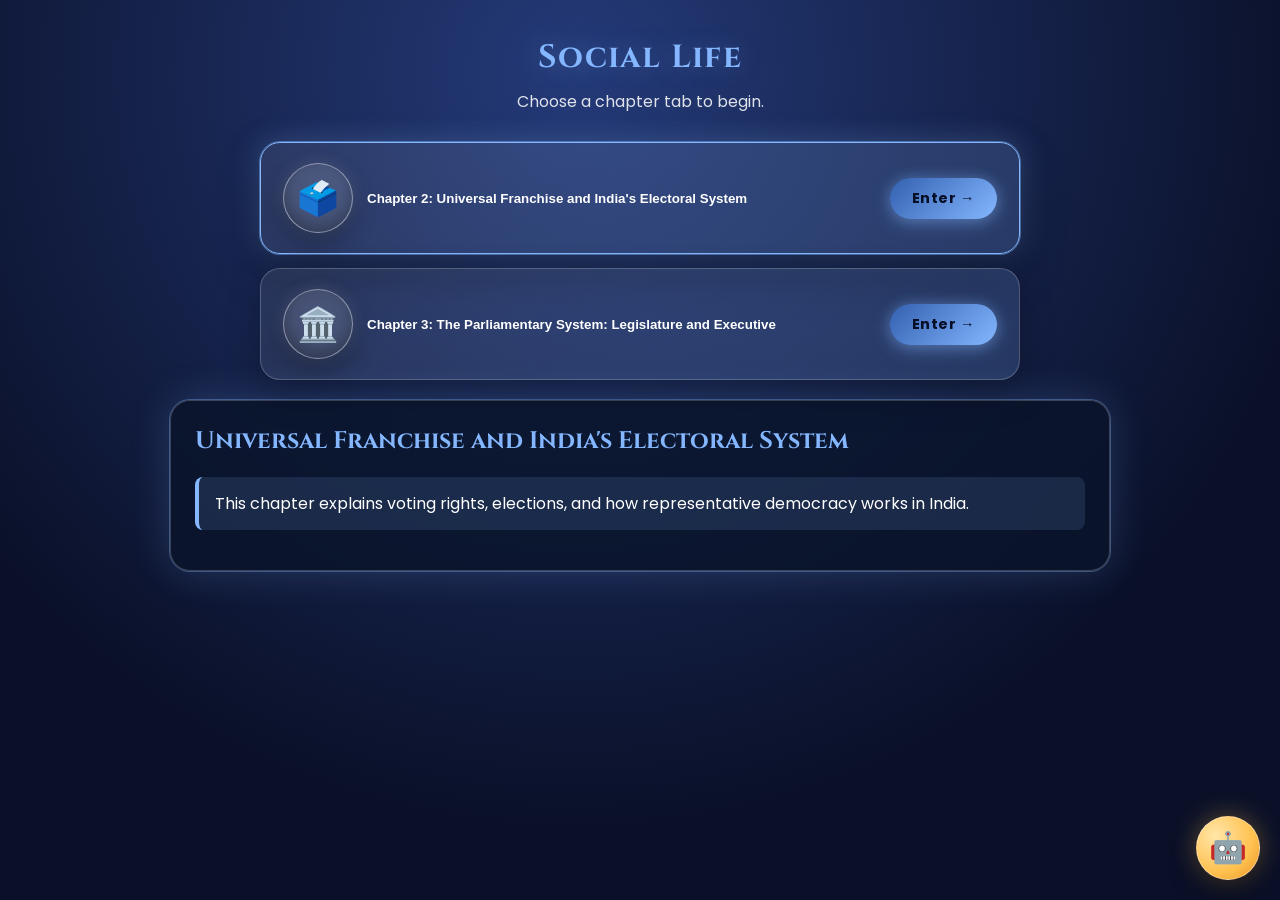
==== civics_chapters.html @ b2c00f17 "Initial commit" ====
﻿<!DOCTYPE html>
<html lang="en">
<head>
    <meta charset="UTF-8">
    <meta name="viewport" content="width=device-width, initial-scale=1.0">
    <title>Social Life | Chapter Tabs</title>
    <style>
        @import url('https://fonts.googleapis.com/css2?family=Cinzel:wght@700&family=Poppins:wght@300;400;600&display=swap');

        :root {
            --bg1: #0a1028;
            --bg2: #243a78;
            --line: rgba(255, 255, 255, 0.2);
            --accent: #84b7ff;
        }

        * {
            box-sizing: border-box;
        }

        body {
            margin: 0;
            min-height: 100vh;
            font-family: 'Poppins', sans-serif;
            color: white;
            background: radial-gradient(circle at 45% 8%, var(--bg2) 0%, var(--bg1) 70%);
            overflow-x: hidden;
        }

        .page {
            max-width: 980px;
            margin: 0 auto;
            padding: 36px 20px 64px;
        }

        h1 {
            margin: 0;
            text-align: center;
            font-family: 'Cinzel', serif;
            color: var(--accent);
            letter-spacing: 0.04em;
            text-shadow: 0 0 24px rgba(132, 183, 255, 0.35);
        }

        .subtitle {
            text-align: center;
            margin: 10px 0 28px;
            opacity: 0.86;
        }

        .tabs {
            display: grid;
            gap: 14px;
            max-width: 760px;
            margin: 0 auto 20px;
        }

        .tab-btn {
            border: 1px solid var(--line);
            background: linear-gradient(120deg, rgba(255, 255, 255, 0.08), rgba(132, 183, 255, 0.18));
            color: #fff;
            border-radius: 20px;
            padding: 20px 22px;
            font-weight: 700;
            cursor: pointer;
            display: flex;
            align-items: center;
            gap: 14px;
            text-align: left;
            box-shadow: 0 14px 34px rgba(0, 0, 0, 0.28);
            transition: transform 0.2s ease, box-shadow 0.2s ease, border-color 0.2s ease;
        }

        .tab-btn:hover {
            transform: translateY(-2px);
            box-shadow: 0 20px 44px rgba(0, 0, 0, 0.35), 0 0 28px rgba(132, 183, 255, 0.2);
        }

        .tab-btn.active {
            border-color: var(--accent);
            box-shadow: 0 0 0 1px rgba(132, 183, 255, 0.45), 0 20px 44px rgba(0, 0, 0, 0.35), 0 0 30px rgba(132, 183, 255, 0.3);
        }

        .tab-icon {
            min-width: 70px;
            height: 70px;
            border-radius: 50%;
            display: grid;
            place-items: center;
            font-size: 2.1rem;
            background: rgba(255, 255, 255, 0.14);
            border: 1px solid rgba(255, 255, 255, 0.38);
            box-shadow: inset 0 -8px 16px rgba(0, 0, 0, 0.28), 0 10px 24px rgba(0, 0, 0, 0.3), 0 0 16px rgba(255, 255, 255, 0.15);
        }

        .panel {
            display: none;
            border: 1px solid var(--line);
            border-radius: 20px;
            padding: 24px;
            background: rgba(10, 20, 42, 0.78);
        }

        .panel.active {
            display: block;
            box-shadow: 0 0 0 1px rgba(132, 183, 255, 0.35), 0 0 40px rgba(132, 183, 255, 0.2);
        }

        .panel h2 {
            margin-top: 0;
            color: var(--accent);
            font-family: 'Cinzel', serif;
        }

        .note {
            padding: 14px 16px;
            border-left: 4px solid var(--accent);
            border-radius: 8px;
            background: rgba(132, 183, 255, 0.13);
        }

        .tab-label {
            flex: 1;
        }

        .enter-btn {
            display: inline-flex;
            align-items: center;
            gap: 6px;
            padding: 10px 22px;
            border-radius: 50px;
            background: linear-gradient(135deg, #3360b0, #84b7ff);
            color: #060f26;
            font-family: 'Poppins', sans-serif;
            font-weight: 700;
            font-size: 0.9rem;
            text-decoration: none;
            letter-spacing: 0.04em;
            box-shadow: 0 4px 18px rgba(132, 183, 255, 0.4), 0 0 14px rgba(132, 183, 255, 0.2);
            white-space: nowrap;
            transition: transform 0.18s ease, box-shadow 0.18s ease;
        }

        .enter-btn:hover {
            transform: translateY(-2px) scale(1.04);
            box-shadow: 0 6px 24px rgba(132, 183, 255, 0.55), 0 0 20px rgba(132, 183, 255, 0.35);
        }

        .chatbot-fab {
            position: fixed;
            right: 20px;
            bottom: 20px;
            width: 64px;
            height: 64px;
            display: grid;
            place-items: center;
            border-radius: 50%;
            border: 1px solid rgba(255, 255, 255, 0.35);
            background: radial-gradient(circle at 30% 30%, #ffe6a8, #ffc04d 62%, #e59225 100%);
            box-shadow: 0 16px 28px rgba(0, 0, 0, 0.3), 0 0 26px rgba(255, 192, 77, 0.36);
            color: #2b1c00;
            font-size: 1.9rem;
            cursor: pointer;
            z-index: 20;
            text-decoration: none;
            transition: transform 0.2s ease, box-shadow 0.2s ease;
        }

        .chatbot-fab:hover {
            transform: translateY(-2px) scale(1.04);
            box-shadow: 0 20px 34px rgba(0, 0, 0, 0.35), 0 0 34px rgba(255, 192, 77, 0.5);
        }
    </style>
    <link rel="stylesheet" href="assets/responsive.css">
</head>
<body>

<main class="page">
    <h1>Social Life</h1>
    <p class="subtitle">Choose a chapter tab to begin.</p>

    <section class="tabs" aria-label="Social Life chapter tabs">
        <button class="tab-btn active" type="button" onclick="showTab('ch2', this)">
            <span class="tab-icon" aria-hidden="true">&#x1F5F3;&#xFE0F;</span>
            <span class="tab-label">Chapter 2: Universal Franchise and India's Electoral System</span>
            <a class="enter-btn" href="civics_ch2.html" onclick="event.stopPropagation()">Enter &#8594;</a>
        </button>
        <button class="tab-btn" type="button" onclick="showTab('ch3', this)">
            <span class="tab-icon" aria-hidden="true">&#x1F3DB;&#xFE0F;</span>
            <span class="tab-label">Chapter 3: The Parliamentary System: Legislature and Executive</span>
            <a class="enter-btn" href="civics_ch3.html" onclick="event.stopPropagation()">Enter &#8594;</a>
        </button>
    </section>

    <section class="panel active" id="ch2">
        <h2>Universal Franchise and India's Electoral System</h2>
        <p class="note">This chapter explains voting rights, elections, and how representative democracy works in India.</p>
    </section>

    <section class="panel" id="ch3">
        <h2>The Parliamentary System: Legislature and Executive</h2>
        <p class="note">This chapter introduces how laws are made and how the executive runs governance within a parliamentary setup.</p>
    </section>
</main>

<a class="chatbot-fab" href="dashboard.html?openBirbal=1" aria-label="Ask Birbal" title="Ask Birbal">&#x1F916;</a>

<script>
    function showTab(id, button) {
        document.querySelectorAll('.panel').forEach((panel) => {
            panel.classList.remove('active');
        });
        document.querySelectorAll('.tab-btn').forEach((tab) => {
            tab.classList.remove('active');
        });

        document.getElementById(id).classList.add('active');
        button.classList.add('active');
    }
</script>

</body>
</html>
---- assets/responsive.css ----
﻿* {
  box-sizing: border-box;
}

html,
body {
  max-width: 100%;
  overflow-x: hidden;
}

img,
video,
svg,
canvas,
iframe {
  max-width: 100%;
  height: auto;
}

table {
  max-width: 100%;
}

@media (max-width: 1024px) {
  .page,
  .container,
  main {
    padding-left: 18px !important;
    padding-right: 18px !important;
  }
}

@media (max-width: 768px) {
  .page,
  .container,
  main {
    padding-left: 14px !important;
    padding-right: 14px !important;
  }

  .tabs,
  .cards,
  .subject-grid,
  .types-grid,
  .media-grid {
    grid-template-columns: 1fr !important;
  }

  .tab-btn,
  .subject-card {
    width: 100%;
  }
}

@media (max-width: 480px) {
  .chatbot-fab {
    right: 12px !important;
    bottom: 12px !important;
    width: 56px !important;
    height: 56px !important;
  }
}
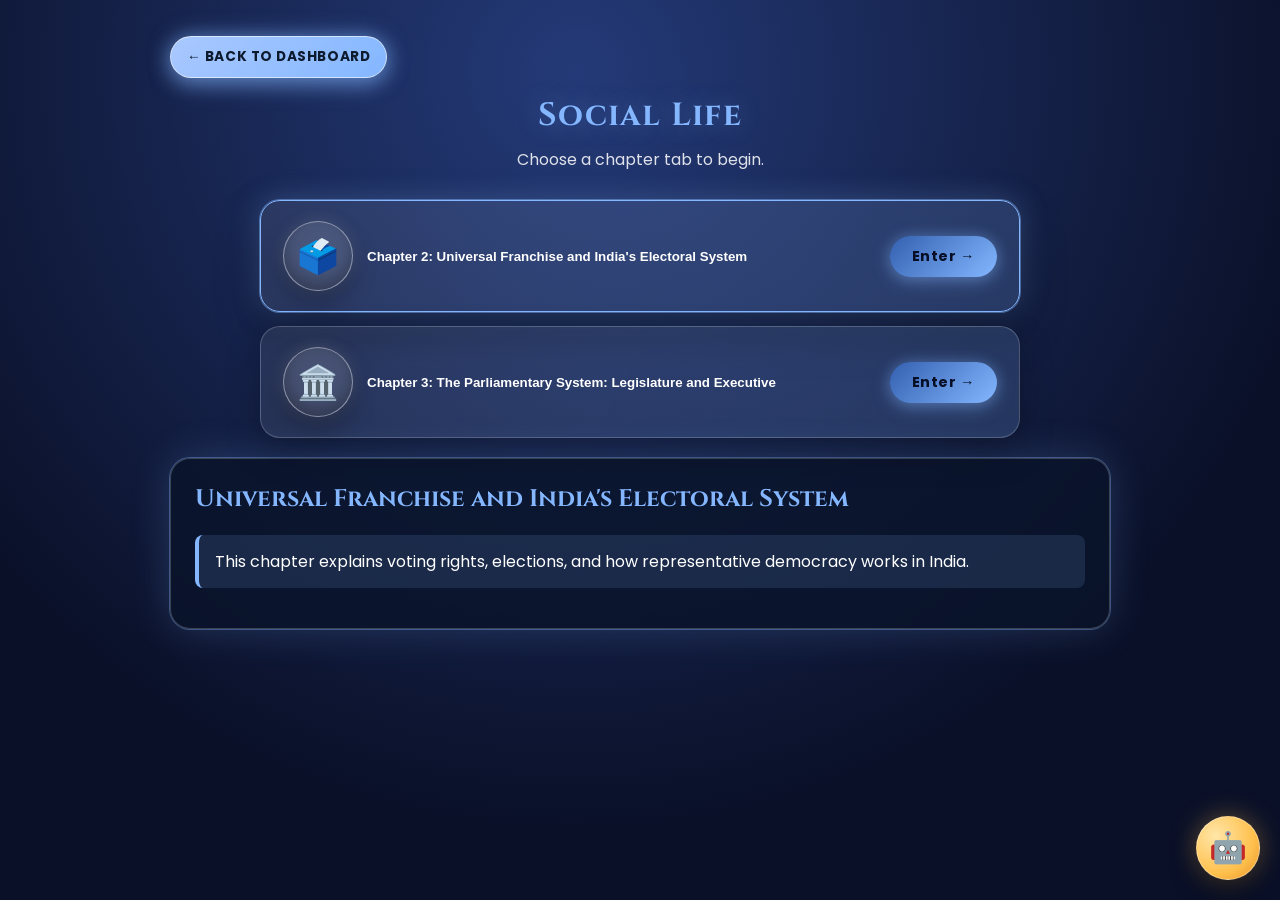
==== commit dc0b5e30: "Add dashboard back buttons and natural resources learning tabs" ====
--- a/civics_chapters.html
+++ b/civics_chapters.html
@@ -121,6 +121,30 @@
 
         .tab-label {
             flex: 1;
+        }
+
+        .back-dashboard-btn {
+            display: inline-flex;
+            align-items: center;
+            gap: 8px;
+            text-decoration: none;
+            color: #0d1a2e;
+            font-weight: 700;
+            font-size: 0.86rem;
+            letter-spacing: 0.04em;
+            text-transform: uppercase;
+            padding: 10px 16px;
+            border-radius: 999px;
+            border: 1px solid rgba(255, 255, 255, 0.6);
+            background: linear-gradient(135deg, #a9c8ff, #84b7ff);
+            box-shadow: 0 8px 22px rgba(132, 183, 255, 0.4), 0 0 22px rgba(132, 183, 255, 0.5);
+            transition: transform 0.2s ease, box-shadow 0.2s ease;
+            margin-bottom: 16px;
+        }
+
+        .back-dashboard-btn:hover {
+            transform: translateY(-2px) scale(1.03);
+            box-shadow: 0 12px 28px rgba(132, 183, 255, 0.5), 0 0 30px rgba(132, 183, 255, 0.65);
         }
 
         .enter-btn {
@@ -176,6 +200,7 @@
 <body>
 
 <main class="page">
+    <a class="back-dashboard-btn" href="dashboard.html">&#8592; Back to Dashboard</a>
     <h1>Social Life</h1>
     <p class="subtitle">Choose a chapter tab to begin.</p>
 
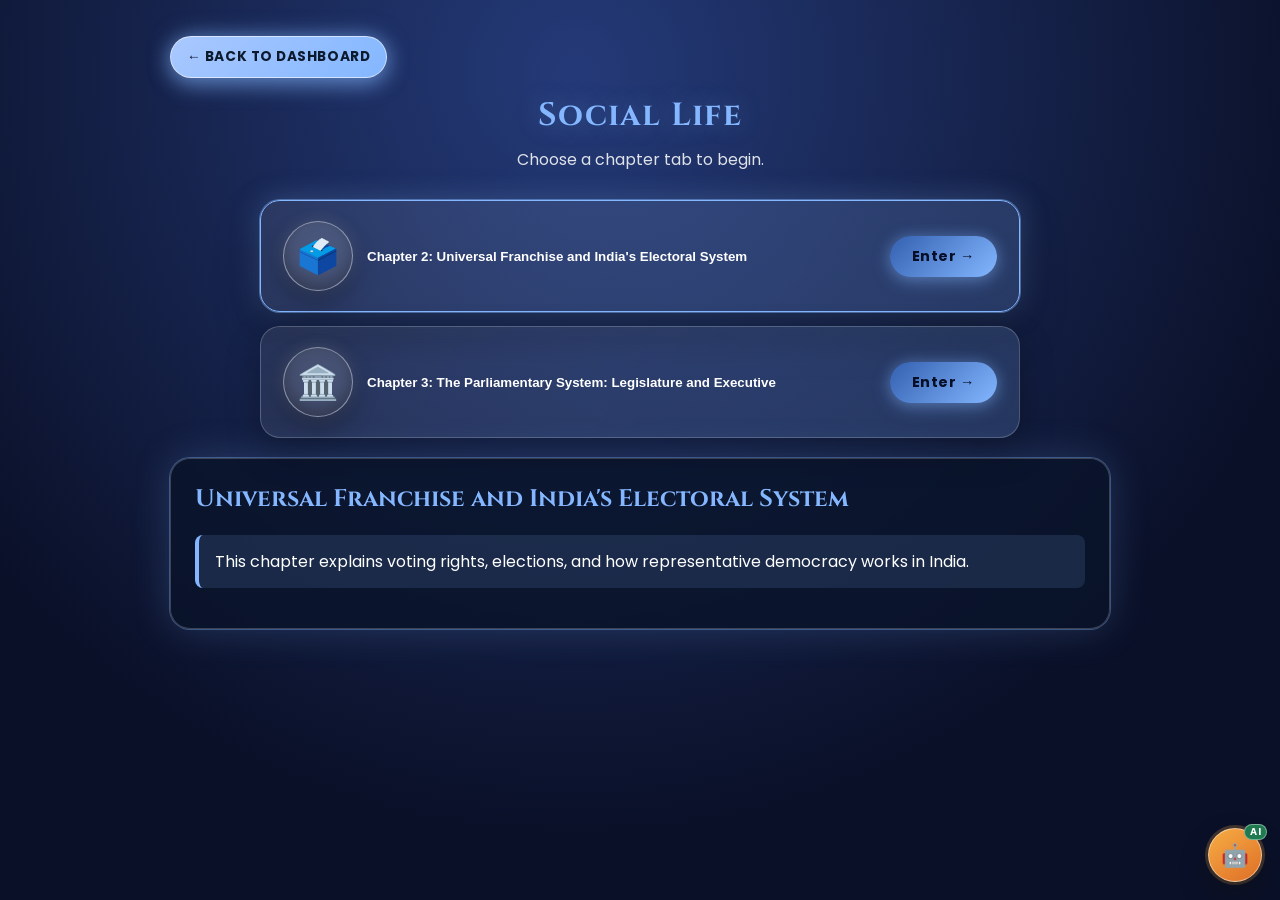
==== commit c124d9bc: "Standardize compact chatbot widget and click greeting" ====
--- a/civics_chapters.html
+++ b/civics_chapters.html
@@ -230,6 +230,7 @@
 
 <a class="chatbot-fab" href="dashboard.html?openBirbal=1" aria-label="Ask Birbal" title="Ask Birbal">&#x1F916;</a>
 
+<script src="assets/chatbot-widget.js"></script>
 <script>
     function showTab(id, button) {
         document.querySelectorAll('.panel').forEach((panel) => {
--- a/assets/responsive.css
+++ b/assets/responsive.css
@@ -60,3 +60,69 @@
     height: 56px !important;
   }
 }
+
+.chatbot-fab {
+  position: fixed !important;
+  right: 18px !important;
+  bottom: 18px !important;
+  width: 54px !important;
+  height: 54px !important;
+  min-width: 54px !important;
+  border-radius: 50% !important;
+  border: 1px solid rgba(255, 255, 255, 0.5) !important;
+  background: linear-gradient(145deg, #f7ad45 0%, #de6e26 100%) !important;
+  color: #fff !important;
+  display: grid !important;
+  place-items: center !important;
+  text-decoration: none !important;
+  font-size: 1.4rem !important;
+  line-height: 1 !important;
+  box-shadow: 0 14px 28px rgba(16, 15, 13, 0.34), 0 0 0 3px rgba(247, 173, 69, 0.24) !important;
+  z-index: 11000 !important;
+  transition: transform 0.18s ease, box-shadow 0.18s ease, filter 0.18s ease !important;
+}
+
+.chatbot-fab:hover,
+.chatbot-fab:focus-visible {
+  transform: translateY(-2px) scale(1.03) !important;
+  box-shadow: 0 18px 30px rgba(16, 15, 13, 0.4), 0 0 0 4px rgba(247, 173, 69, 0.32) !important;
+  filter: saturate(1.06) !important;
+}
+
+.chatbot-fab::before {
+  content: "AI";
+  position: absolute;
+  right: -6px;
+  top: -5px;
+  font-size: 0.6rem;
+  font-weight: 700;
+  letter-spacing: 0.04em;
+  color: #ffffff;
+  background: #1f7a4f;
+  padding: 2px 5px;
+  border-radius: 999px;
+  border: 1px solid rgba(255, 255, 255, 0.4);
+}
+
+.chatbot-hint {
+  position: fixed;
+  z-index: 11001;
+  max-width: min(320px, calc(100vw - 24px));
+  padding: 10px 12px;
+  border-radius: 12px;
+  border: 1px solid rgba(255, 255, 255, 0.26);
+  color: #fefefe;
+  background: linear-gradient(135deg, rgba(19, 33, 47, 0.96) 0%, rgba(21, 52, 61, 0.96) 100%);
+  box-shadow: 0 10px 24px rgba(0, 0, 0, 0.35);
+  font-size: 0.83rem;
+  line-height: 1.45;
+  pointer-events: none;
+  opacity: 0;
+  transform: translateY(6px);
+  transition: opacity 0.16s ease, transform 0.16s ease;
+}
+
+.chatbot-hint.show {
+  opacity: 1;
+  transform: translateY(0);
+}
